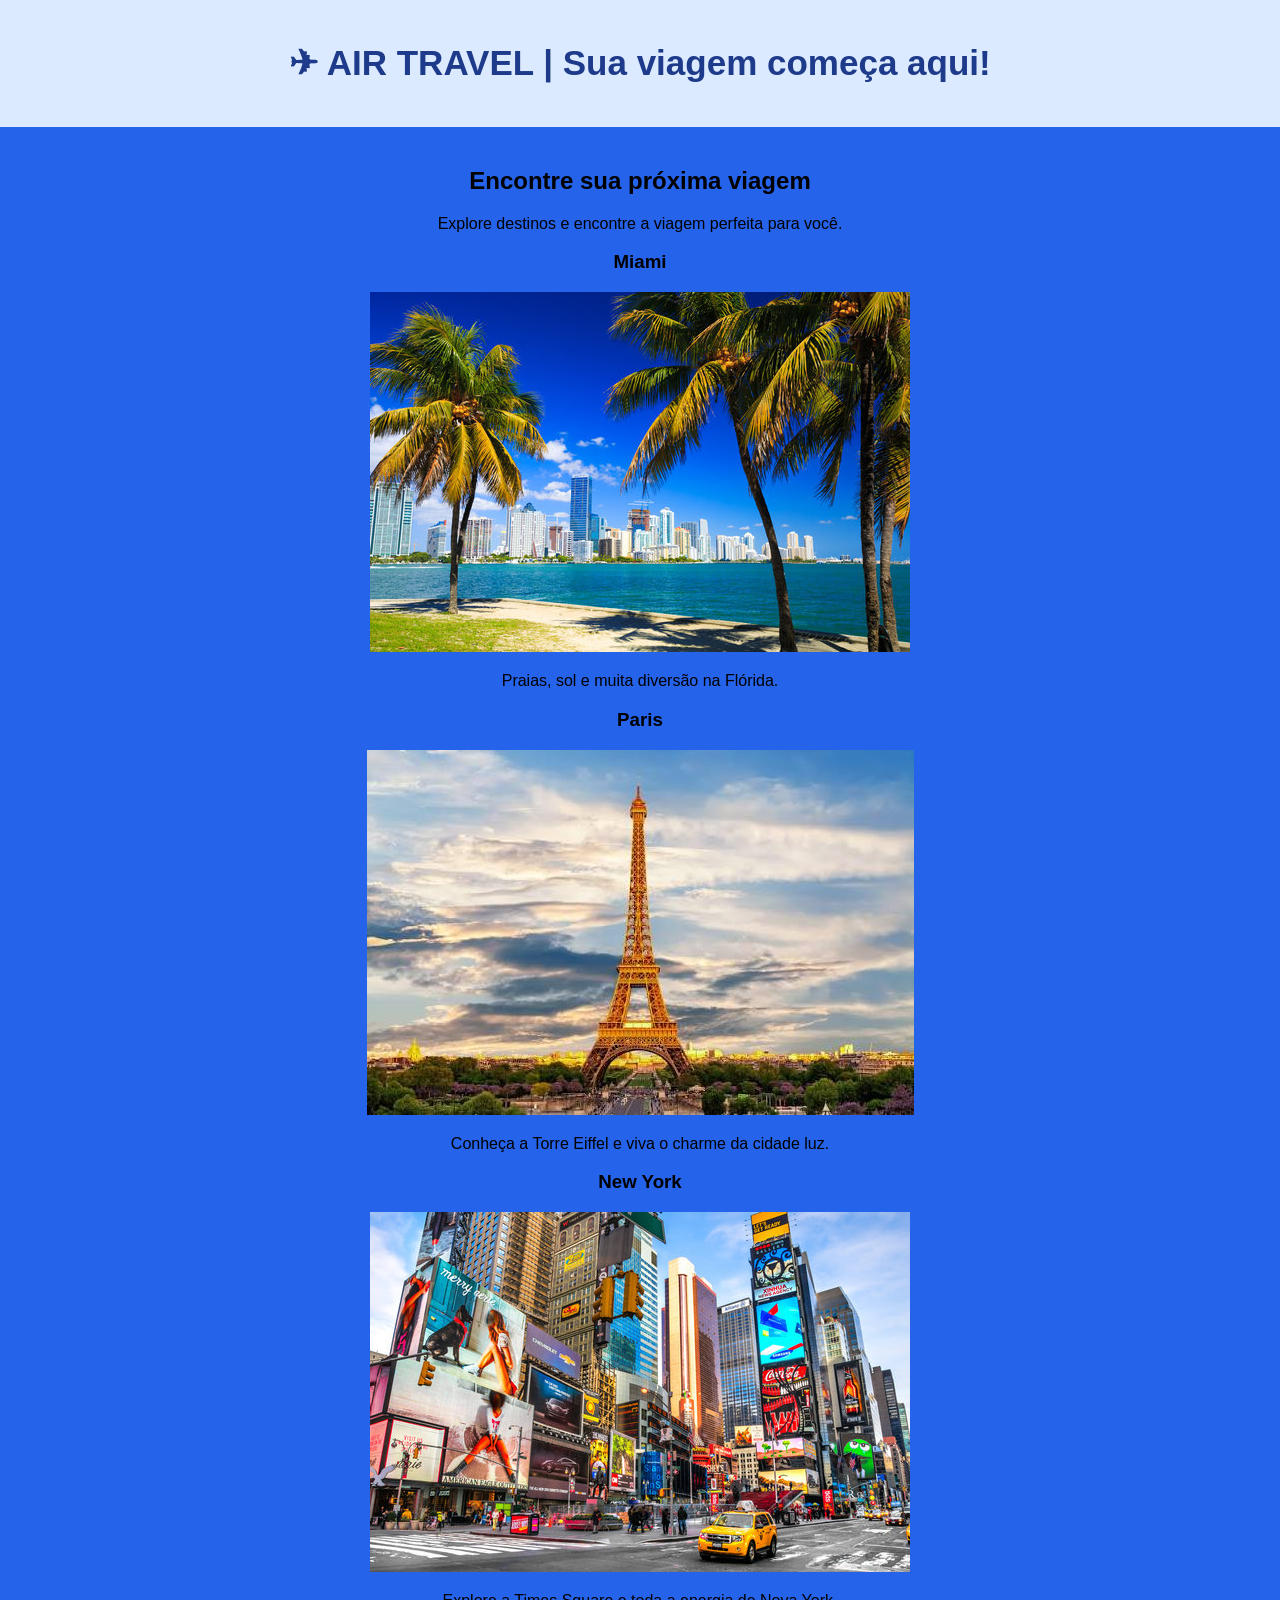
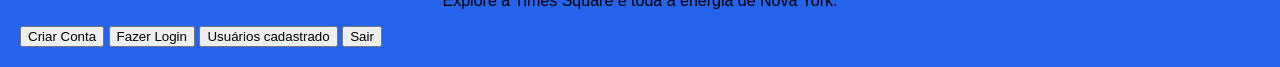
==== front-end/index.html @ b3a29572 "Adiciona estilos iniciais ao AirTravel" ====
<!doctype html>
<html lang="pt-br">
  <head>
    <meta charset="UTF-8" />
    <meta name="viewport" content="width=device-width, initial-scale=1.0" />
    <link rel="stylesheet" href="style.css" />
    <title>Air Travel</title>
  </head>
  <body>
    <div>
      <header>
        <h1>✈ AIR TRAVEL | Sua viagem começa aqui!</h1>
      </header>

      <main>
        <section>
          <h2>Encontre sua próxima viagem</h2>

          <p>Explore destinos e encontre a viagem perfeita para você.</p>

          <div>
            <h3>Miami</h3>
            <img src="./miami.jpg" alt="Praia de Miami" />
            <p>Praias, sol e muita diversão na Flórida.</p>
          </div>

          <div>
            <h3>Paris</h3>
            <img src="./paris.jfif" atl="Torre Eiffel" />
            <p>Conheça a Torre Eiffel e viva o charme da cidade luz.</p>
          </div>

          <div>
            <h3>New York</h3>
            <img src="./Times Square.jpg" alt="Times Square" />
            <p>Explore a Times Square e toda a energia de Nova York.</p>
          </div>
        </section>
        <button>Criar Conta</button>
        <button>Fazer Login</button>
        <button>Usuários cadastrado</button>
        <button>Sair</button>
      </main>
    </div>
  </body>
</html>
---- front-end/style.css ----
body {
  margin: 0;
  background-color: #2563eb;
  font-family: Arial, Helvetica, sans-serif;
}

header {
  background-color: #dbeafe;
  padding: 20px;
}

h1 {
  color: #1e3a8a;
  font-size: 35px;
  text-align: center;
}

main {
  padding: 20px;
}

section {
  text-align: center;
}
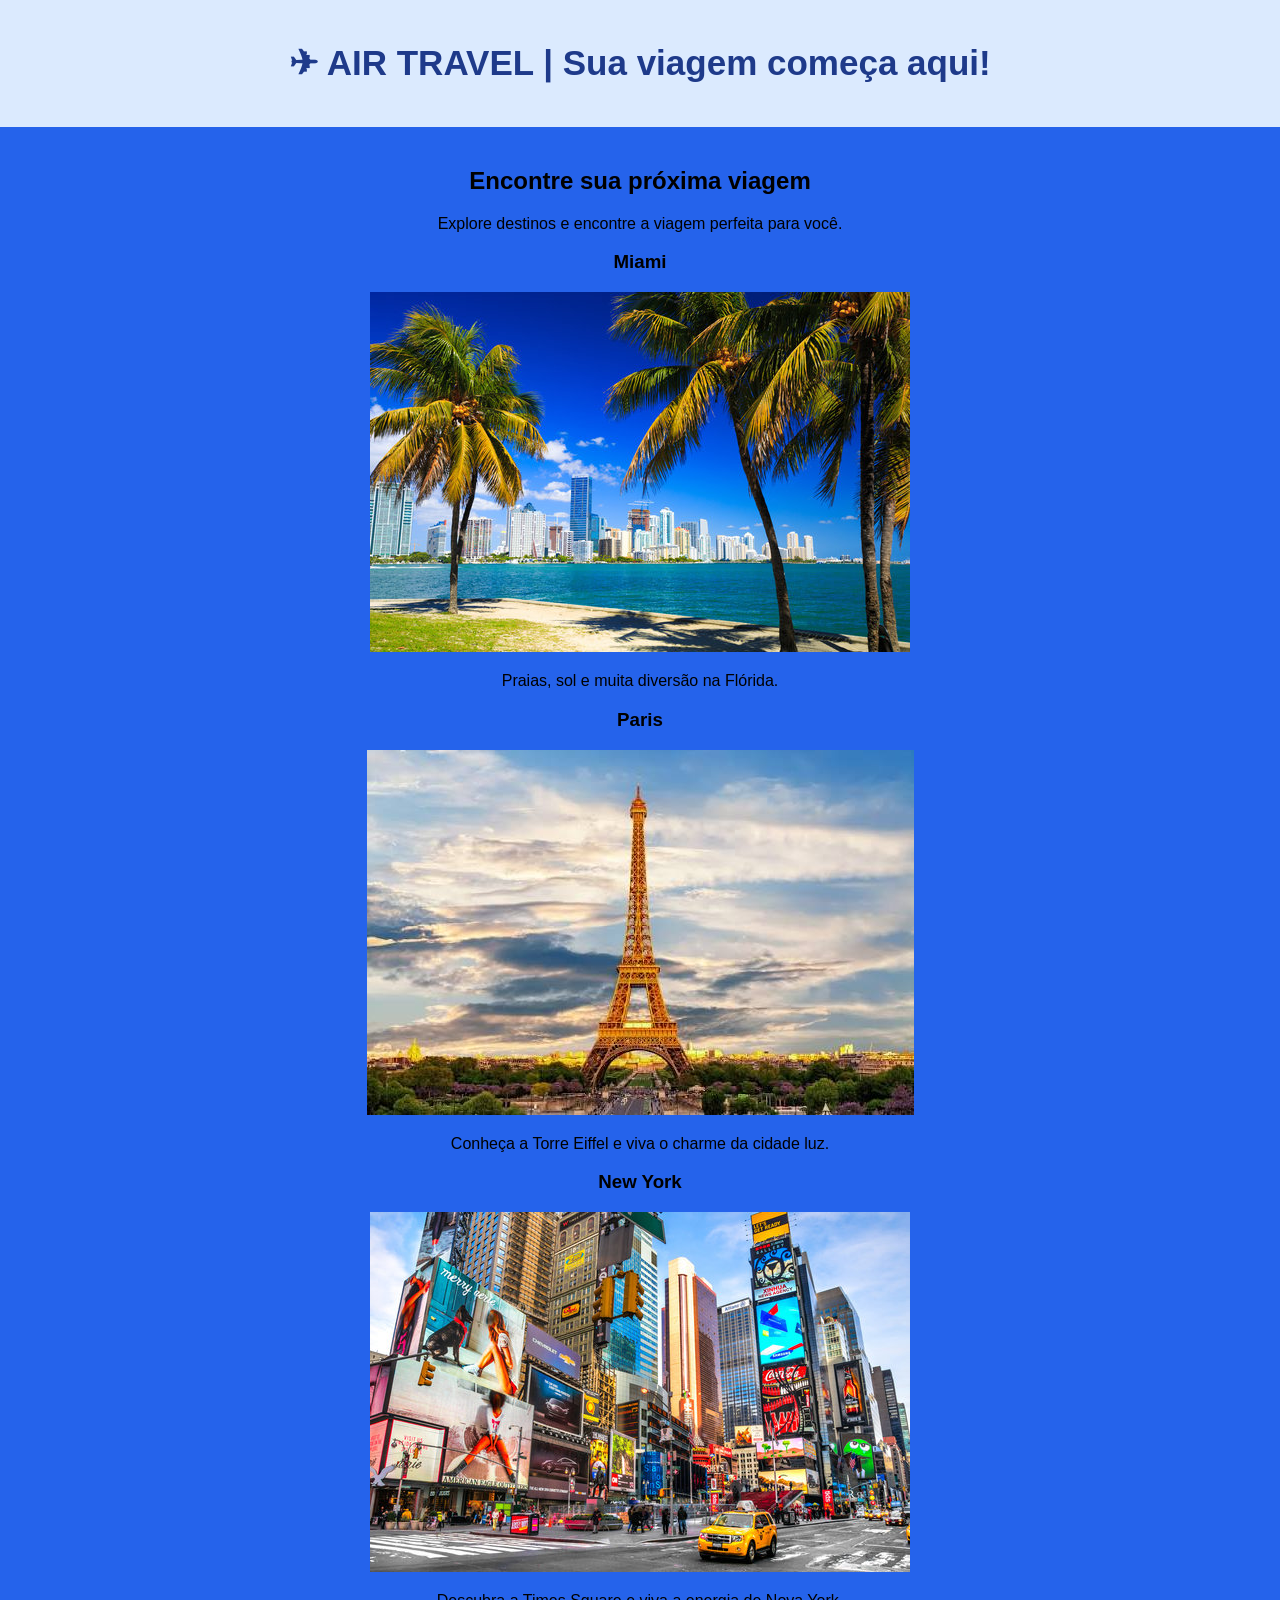
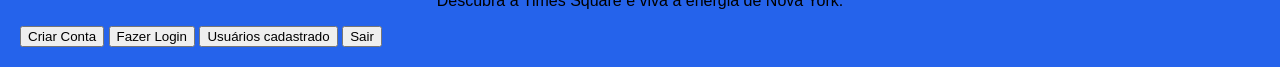
==== commit 7d849f80: "Atualiza descrição de destino" ====
--- a/front-end/index.html
+++ b/front-end/index.html
@@ -33,7 +33,7 @@
           <div>
             <h3>New York</h3>
             <img src="./Times Square.jpg" alt="Times Square" />
-            <p>Explore a Times Square e toda a energia de Nova York.</p>
+            <p>Descubra a Times Square e viva a energia de Nova York.</p>
           </div>
         </section>
         <button>Criar Conta</button>
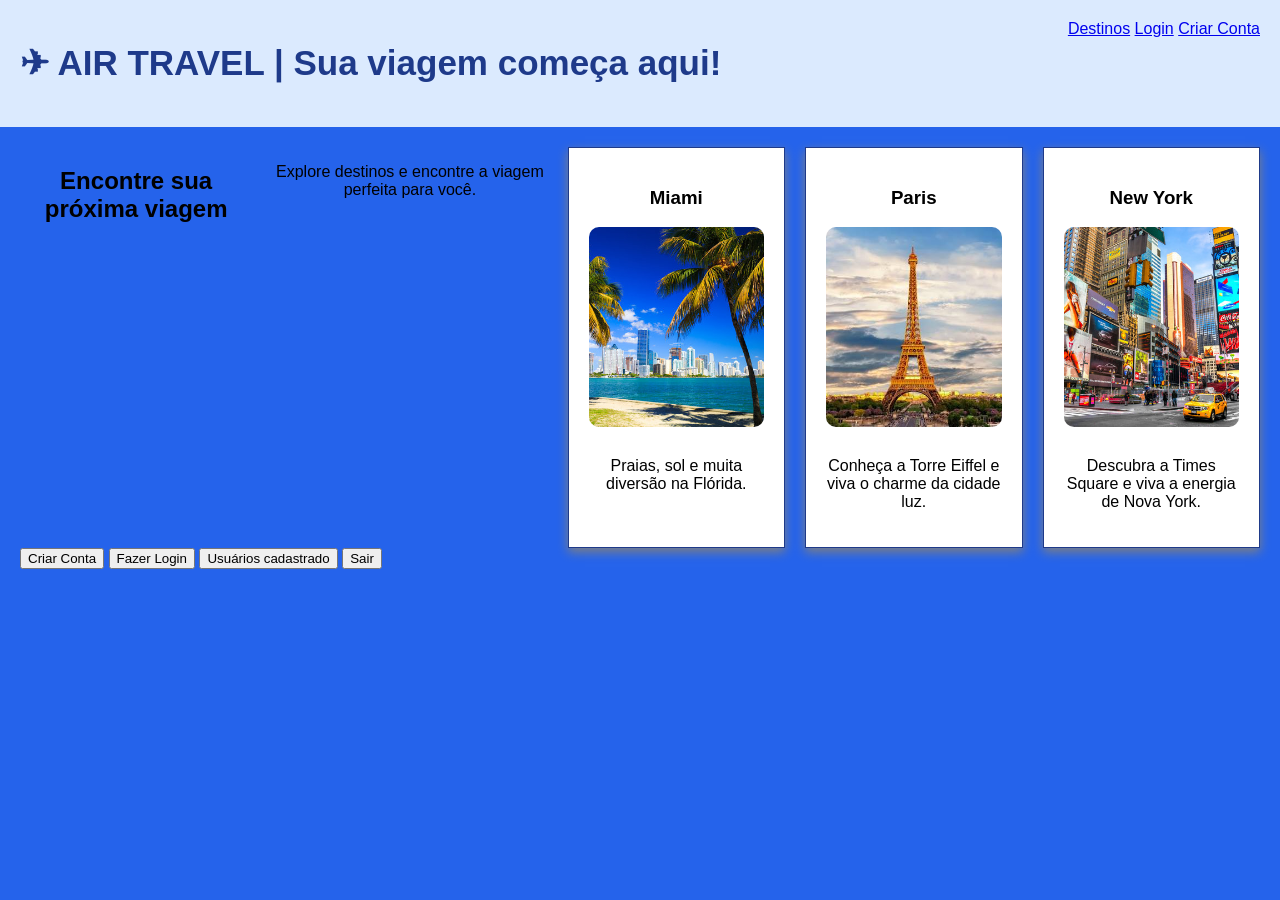
==== commit 2863914c: "Aprimora layout e navegação do AirTravel" ====
--- a/front-end/index.html
+++ b/front-end/index.html
@@ -10,27 +10,32 @@
     <div>
       <header>
         <h1>✈ AIR TRAVEL | Sua viagem começa aqui!</h1>
+
+        <nav>
+          <a href="#">Destinos</a>
+          <a href="#">Login</a>
+          <a href="#">Criar Conta</a>
+        </nav>
       </header>
-
       <main>
         <section>
           <h2>Encontre sua próxima viagem</h2>
 
           <p>Explore destinos e encontre a viagem perfeita para você.</p>
 
-          <div>
+          <div class="card-destino">
             <h3>Miami</h3>
             <img src="./miami.jpg" alt="Praia de Miami" />
             <p>Praias, sol e muita diversão na Flórida.</p>
           </div>
 
-          <div>
+          <div class="card-destino">
             <h3>Paris</h3>
-            <img src="./paris.jfif" atl="Torre Eiffel" />
+            <img src="./paris.jfif" alt="Torre Eiffel" />
             <p>Conheça a Torre Eiffel e viva o charme da cidade luz.</p>
           </div>
 
-          <div>
+          <div class="card-destino">
             <h3>New York</h3>
             <img src="./Times Square.jpg" alt="Times Square" />
             <p>Descubra a Times Square e viva a energia de Nova York.</p>
--- a/front-end/style.css
+++ b/front-end/style.css
@@ -7,6 +7,8 @@
 header {
   background-color: #dbeafe;
   padding: 20px;
+  display: flex;
+  justify-content: space-between;
 }
 
 h1 {
@@ -21,4 +23,30 @@
 
 section {
   text-align: center;
+  display: flex;
+  gap: 20px;
+  justify-content: center;
 }
+
+.card-destino {
+  padding: 20px;
+  border: 1px solid;
+  border-color: #1e3a8a;
+  background-color: white;
+  width: 300px;
+  box-sizing: border-box;
+  box-shadow: 0 4px 10px gray;
+  transition: 0.3s;
+}
+
+.card-destino img {
+  width: 100%;
+  height: 200px;
+  object-fit: cover;
+  border-radius: 10px;
+  margin-bottom: 10px;
+}
+
+.card-destino:hover {
+  transform: scale(1.02);
+}
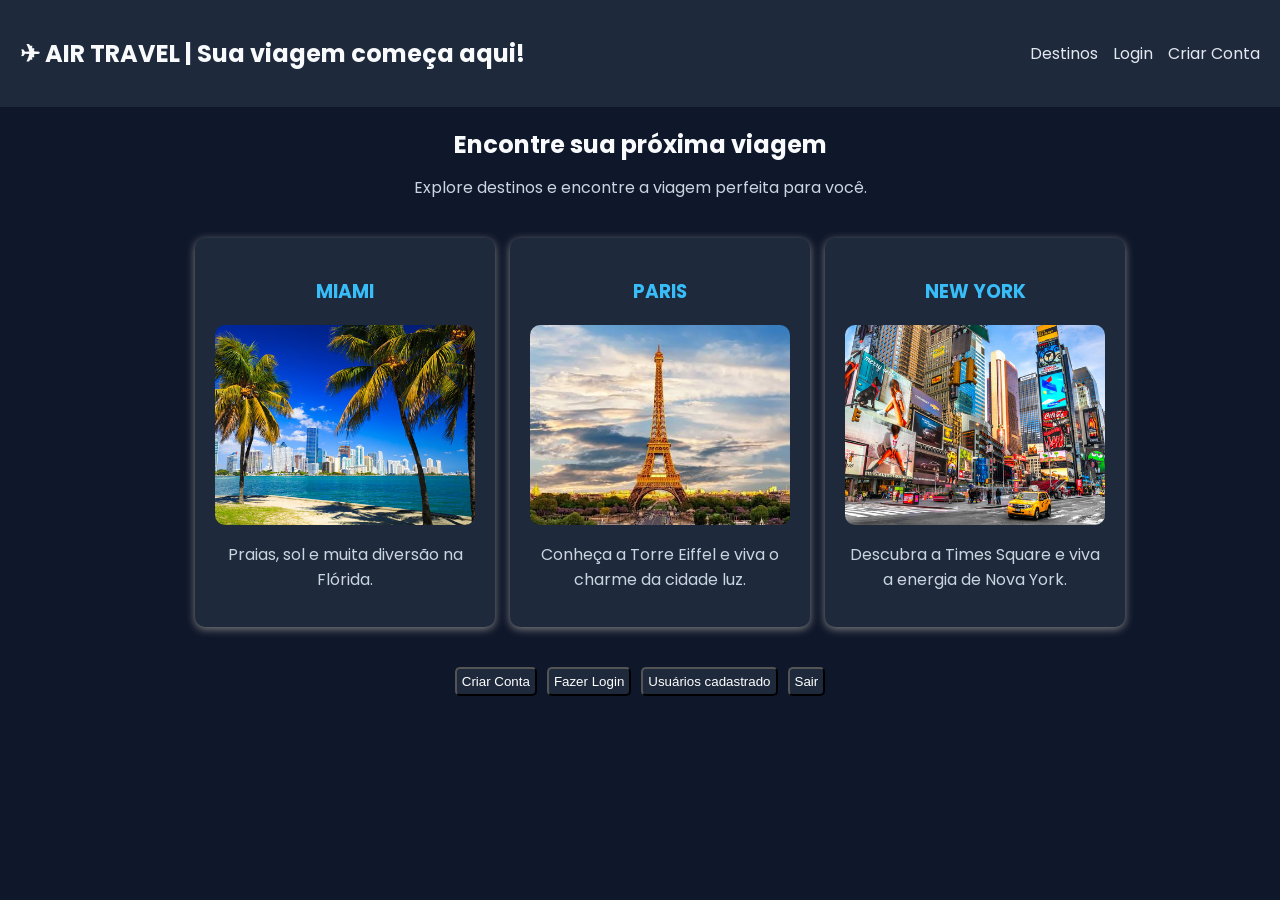
==== commit e999b714: "Atualiza estilos do front-end" ====
--- a/front-end/index.html
+++ b/front-end/index.html
@@ -23,28 +23,32 @@
 
           <p>Explore destinos e encontre a viagem perfeita para você.</p>
 
-          <div class="card-destino">
-            <h3>Miami</h3>
-            <img src="./miami.jpg" alt="Praia de Miami" />
-            <p>Praias, sol e muita diversão na Flórida.</p>
-          </div>
+          <div class="destinos">
+            <div class="card-destino">
+              <h3>MIAMI</h3>
+              <img src="./miami.jpg" alt="Praia de Miami" />
+              <p>Praias, sol e muita diversão na Flórida.</p>
+            </div>
 
-          <div class="card-destino">
-            <h3>Paris</h3>
-            <img src="./paris.jfif" alt="Torre Eiffel" />
-            <p>Conheça a Torre Eiffel e viva o charme da cidade luz.</p>
-          </div>
+            <div class="card-destino">
+              <h3>PARIS</h3>
+              <img src="./paris.jfif" alt="Torre Eiffel" />
+              <p>Conheça a Torre Eiffel e viva o charme da cidade luz.</p>
+            </div>
 
-          <div class="card-destino">
-            <h3>New York</h3>
-            <img src="./Times Square.jpg" alt="Times Square" />
-            <p>Descubra a Times Square e viva a energia de Nova York.</p>
+            <div class="card-destino">
+              <h3>NEW YORK</h3>
+              <img src="./Times Square.jpg" alt="Times Square" />
+              <p>Descubra a Times Square e viva a energia de Nova York.</p>
+            </div>
           </div>
         </section>
-        <button>Criar Conta</button>
-        <button>Fazer Login</button>
-        <button>Usuários cadastrado</button>
-        <button>Sair</button>
+        <div class="botoes">
+          <button>Criar Conta</button>
+          <button>Fazer Login</button>
+          <button>Usuários cadastrado</button>
+          <button>Sair</button>
+        </div>
       </main>
     </div>
   </body>
--- a/front-end/style.css
+++ b/front-end/style.css
@@ -1,20 +1,24 @@
+@import url("https://fonts.googleapis.com/css2?family=Poppins&display=swap");
+
 body {
   margin: 0;
-  background-color: #2563eb;
-  font-family: Arial, Helvetica, sans-serif;
+  background-color: #0f172a;
+  font-family: "Poppins", sans-serif;
 }
 
 header {
-  background-color: #dbeafe;
+  background-color: #1e293b;
   padding: 20px;
   display: flex;
   justify-content: space-between;
+  align-items: center;
 }
 
 h1 {
-  color: #1e3a8a;
-  font-size: 35px;
-  text-align: center;
+  color: #f8fafc;
+  font-size: 24px;
+  text-align: left;
+  font-weight: 700;
 }
 
 main {
@@ -24,19 +28,20 @@
 section {
   text-align: center;
   display: flex;
-  gap: 20px;
+  gap: 3px;
   justify-content: center;
+  flex-direction: column;
 }
 
 .card-destino {
   padding: 20px;
-  border: 1px solid;
-  border-color: #1e3a8a;
-  background-color: white;
-  width: 300px;
+  border: 0;
+  background-color: #1e293b;
   box-sizing: border-box;
-  box-shadow: 0 4px 10px gray;
+  box-shadow: 0 2px 8px gray;
   transition: 0.3s;
+  max-width: 300px;
+  border-radius: 10px;
 }
 
 .card-destino img {
@@ -50,3 +55,62 @@
 .card-destino:hover {
   transform: scale(1.02);
 }
+
+nav {
+  color: #e2e8f0;
+  display: flex;
+  gap: 15px;
+}
+
+nav a {
+  text-decoration: none;
+  color: #e2e8f0;
+}
+
+nav a:hover {
+  color: #38bdf8;
+}
+
+.destinos {
+  display: flex;
+  padding: 20px;
+  gap: 15px;
+  justify-content: center;
+  width: 100%;
+  align-items: center;
+}
+
+h2 {
+  margin: 0;
+  margin-bottom: 10px;
+  color: #f8fafc;
+}
+
+p {
+  margin: 0;
+  margin-bottom: 15px;
+  color: #cbd5e1;
+}
+
+h3 {
+  color: #38bdf8;
+}
+
+.botoes {
+  display: flex;
+  gap: 10px;
+  justify-content: center;
+  margin-top: 20px;
+}
+
+button {
+  background-color: #1e293b;
+  color: #ffffff;
+  border-radius: 5px;
+  padding: 5px;
+  cursor: pointer;
+}
+
+button:hover {
+  background-color: #334155;
+}
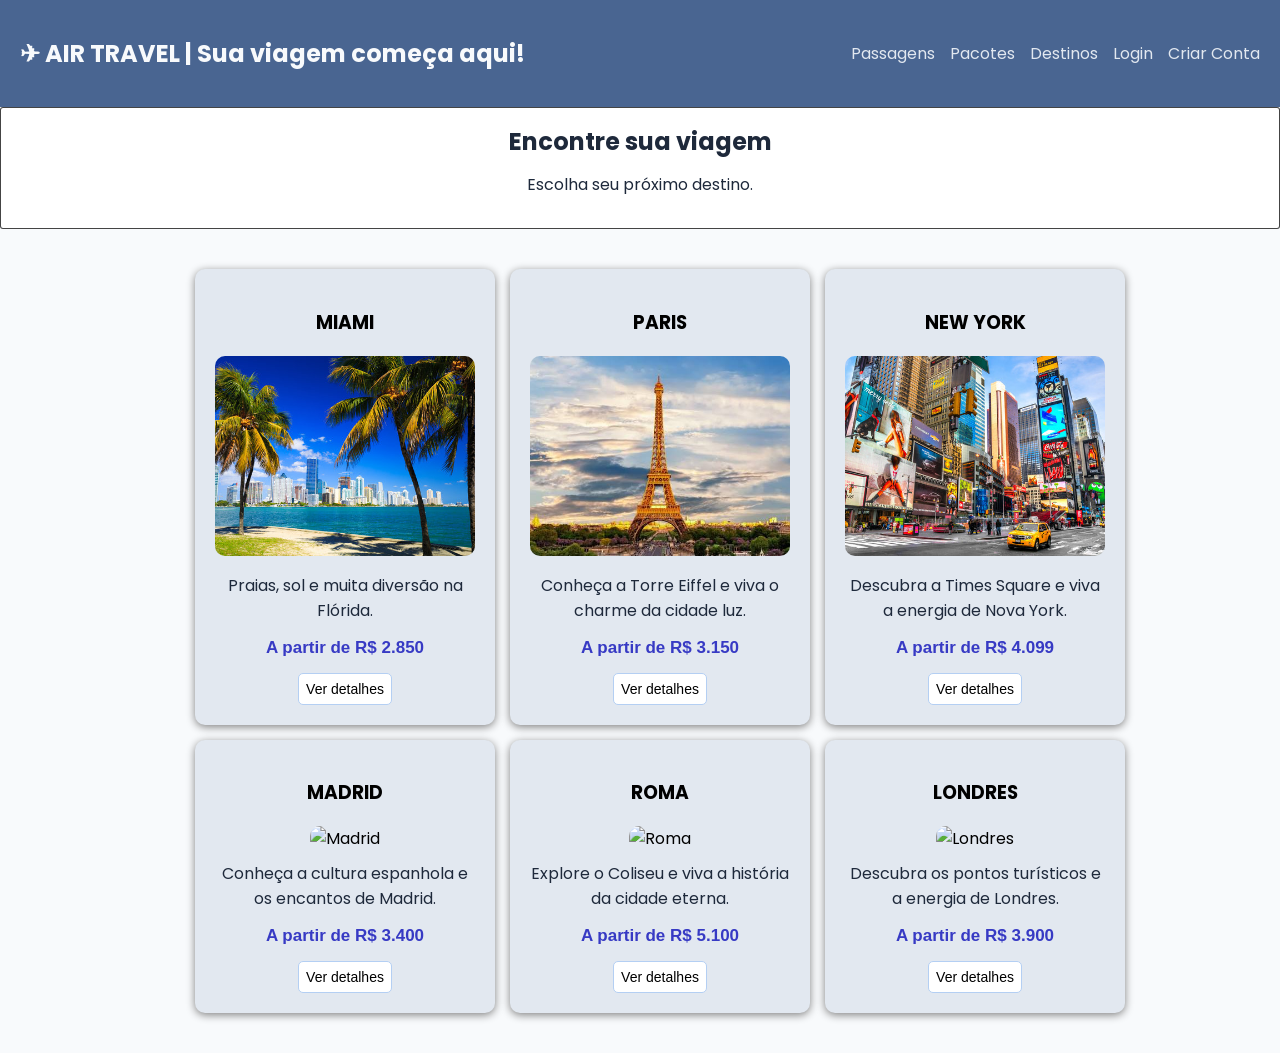
==== commit b0462ffc: "Integra módulo de destinos ao AirTravel" ====
--- a/front-end/index.html
+++ b/front-end/index.html
@@ -6,49 +6,84 @@
     <link rel="stylesheet" href="style.css" />
     <title>Air Travel</title>
   </head>
+
   <body>
     <div>
       <header>
         <h1>✈ AIR TRAVEL | Sua viagem começa aqui!</h1>
 
         <nav>
+          <a href="#">Passagens</a>
+          <a href="#">Pacotes</a>
           <a href="#">Destinos</a>
           <a href="#">Login</a>
           <a href="#">Criar Conta</a>
         </nav>
       </header>
+
+      <section class="banner">
+        <h2>Encontre sua viagem</h2>
+        <p>Escolha seu próximo destino.</p>
+      </section>
+
       <main>
         <section>
-          <h2>Encontre sua próxima viagem</h2>
-
-          <p>Explore destinos e encontre a viagem perfeita para você.</p>
-
           <div class="destinos">
             <div class="card-destino">
               <h3>MIAMI</h3>
               <img src="./miami.jpg" alt="Praia de Miami" />
               <p>Praias, sol e muita diversão na Flórida.</p>
+
+              <p class="preco">A partir de R$ 2.850</p>
+              <button>Ver detalhes</button>
             </div>
 
             <div class="card-destino">
               <h3>PARIS</h3>
               <img src="./paris.jfif" alt="Torre Eiffel" />
               <p>Conheça a Torre Eiffel e viva o charme da cidade luz.</p>
+
+              <p class="preco">A partir de R$ 3.150</p>
+              <button>Ver detalhes</button>
             </div>
 
             <div class="card-destino">
               <h3>NEW YORK</h3>
               <img src="./Times Square.jpg" alt="Times Square" />
               <p>Descubra a Times Square e viva a energia de Nova York.</p>
+
+              <p class="preco">A partir de R$ 4.099</p>
+              <button>Ver detalhes</button>
+            </div>
+
+            <div class="card-destino">
+              <h3>MADRID</h3>
+              <img src="#" alt="Madrid" />
+              <p>Conheça a cultura espanhola e os encantos de Madrid.</p>
+
+              <p class="preco">A partir de R$ 3.400</p>
+              <button>Ver detalhes</button>
+            </div>
+
+            <div class="card-destino">
+              <h3>ROMA</h3>
+              <img src="#" alt="Roma" />
+              <p>Explore o Coliseu e viva a história da cidade eterna.</p>
+
+              <p class="preco">A partir de R$ 5.100</p>
+              <button>Ver detalhes</button>
+            </div>
+
+            <div class="card-destino">
+              <h3>LONDRES</h3>
+              <img src="#" alt="Londres" />
+              <p>Descubra os pontos turísticos e a energia de Londres.</p>
+
+              <p class="preco">A partir de R$ 3.900</p>
+              <button>Ver detalhes</button>
             </div>
           </div>
         </section>
-        <div class="botoes">
-          <button>Criar Conta</button>
-          <button>Fazer Login</button>
-          <button>Usuários cadastrado</button>
-          <button>Sair</button>
-        </div>
       </main>
     </div>
   </body>
--- a/front-end/style.css
+++ b/front-end/style.css
@@ -2,12 +2,12 @@
 
 body {
   margin: 0;
-  background-color: #0f172a;
+  background-color: #f8fafc;
   font-family: "Poppins", sans-serif;
 }
 
 header {
-  background-color: #1e293b;
+  background-color: #496591;
   padding: 20px;
   display: flex;
   justify-content: space-between;
@@ -36,7 +36,7 @@
 .card-destino {
   padding: 20px;
   border: 0;
-  background-color: #1e293b;
+  background-color: #e2e8f0;
   box-sizing: border-box;
   box-shadow: 0 2px 8px gray;
   transition: 0.3s;
@@ -78,39 +78,53 @@
   justify-content: center;
   width: 100%;
   align-items: center;
+  flex-wrap: wrap;
 }
 
 h2 {
   margin: 0;
   margin-bottom: 10px;
-  color: #f8fafc;
+  color: #1e293b;
 }
 
 p {
   margin: 0;
   margin-bottom: 15px;
-  color: #cbd5e1;
+  color: #1e293b;
 }
 
 h3 {
-  color: #38bdf8;
+  color: #000;
 }
 
-.botoes {
+.banner {
+  background-color: rgb(255, 255, 255);
+  height: 100px;
+  margin-top: 0px;
+  text-align: center;
   display: flex;
-  gap: 10px;
+  text-align: center;
   justify-content: center;
-  margin-top: 20px;
+  padding: 10px;
+  border-radius: 3px;
+  border: 1px solid;
+  border-color: #000b;
 }
 
 button {
-  background-color: #1e293b;
-  color: #ffffff;
+  background-color: white;
+  padding: 7px;
   border-radius: 5px;
-  padding: 5px;
+  border: 1px solid;
+  border-color: #b4cff3;
   cursor: pointer;
+  font-family: "Arial", sans-serif;
+  font-size: 14px;
 }
 
-button:hover {
-  background-color: #334155;
+.preco {
+  font-size: 17px;
+  color: #373ac4;
+  font-family: Arial, sans-serif;
+  font-weight: bold;
 }
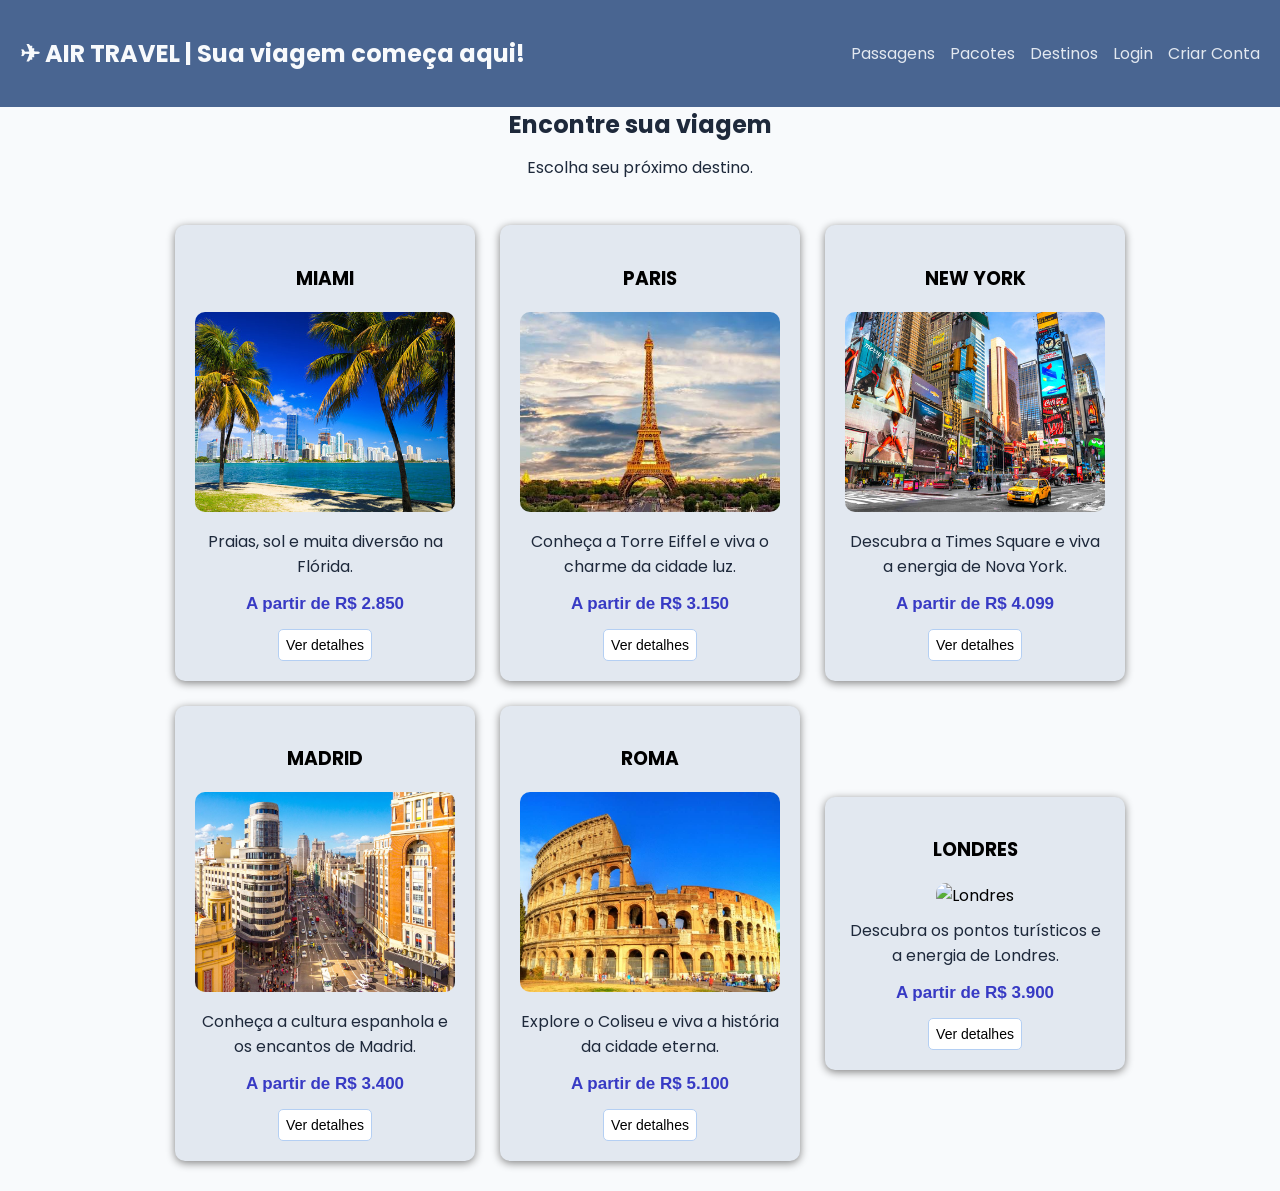
==== commit 3cff8287: "Adiciona novos destinos ao AirTravel" ====
--- a/front-end/index.html
+++ b/front-end/index.html
@@ -58,7 +58,7 @@
 
             <div class="card-destino">
               <h3>MADRID</h3>
-              <img src="#" alt="Madrid" />
+              <img src="./madrid.jpg" alt="Madrid" />
               <p>Conheça a cultura espanhola e os encantos de Madrid.</p>
 
               <p class="preco">A partir de R$ 3.400</p>
@@ -67,7 +67,7 @@
 
             <div class="card-destino">
               <h3>ROMA</h3>
-              <img src="#" alt="Roma" />
+              <img src="./coliseu-roma-italia-1.jpg" alt="Roma" />
               <p>Explore o Coliseu e viva a história da cidade eterna.</p>
 
               <p class="preco">A partir de R$ 5.100</p>
@@ -76,7 +76,7 @@
 
             <div class="card-destino">
               <h3>LONDRES</h3>
-              <img src="#" alt="Londres" />
+              <img src="./londres.jfif" alt="Londres" />
               <p>Descubra os pontos turísticos e a energia de Londres.</p>
 
               <p class="preco">A partir de R$ 3.900</p>
--- a/front-end/style.css
+++ b/front-end/style.css
@@ -73,8 +73,8 @@
 
 .destinos {
   display: flex;
-  padding: 20px;
-  gap: 15px;
+  padding: 10px;
+  gap: 25px;
   justify-content: center;
   width: 100%;
   align-items: center;
@@ -97,20 +97,6 @@
   color: #000;
 }
 
-.banner {
-  background-color: rgb(255, 255, 255);
-  height: 100px;
-  margin-top: 0px;
-  text-align: center;
-  display: flex;
-  text-align: center;
-  justify-content: center;
-  padding: 10px;
-  border-radius: 3px;
-  border: 1px solid;
-  border-color: #000b;
-}
-
 button {
   background-color: white;
   padding: 7px;
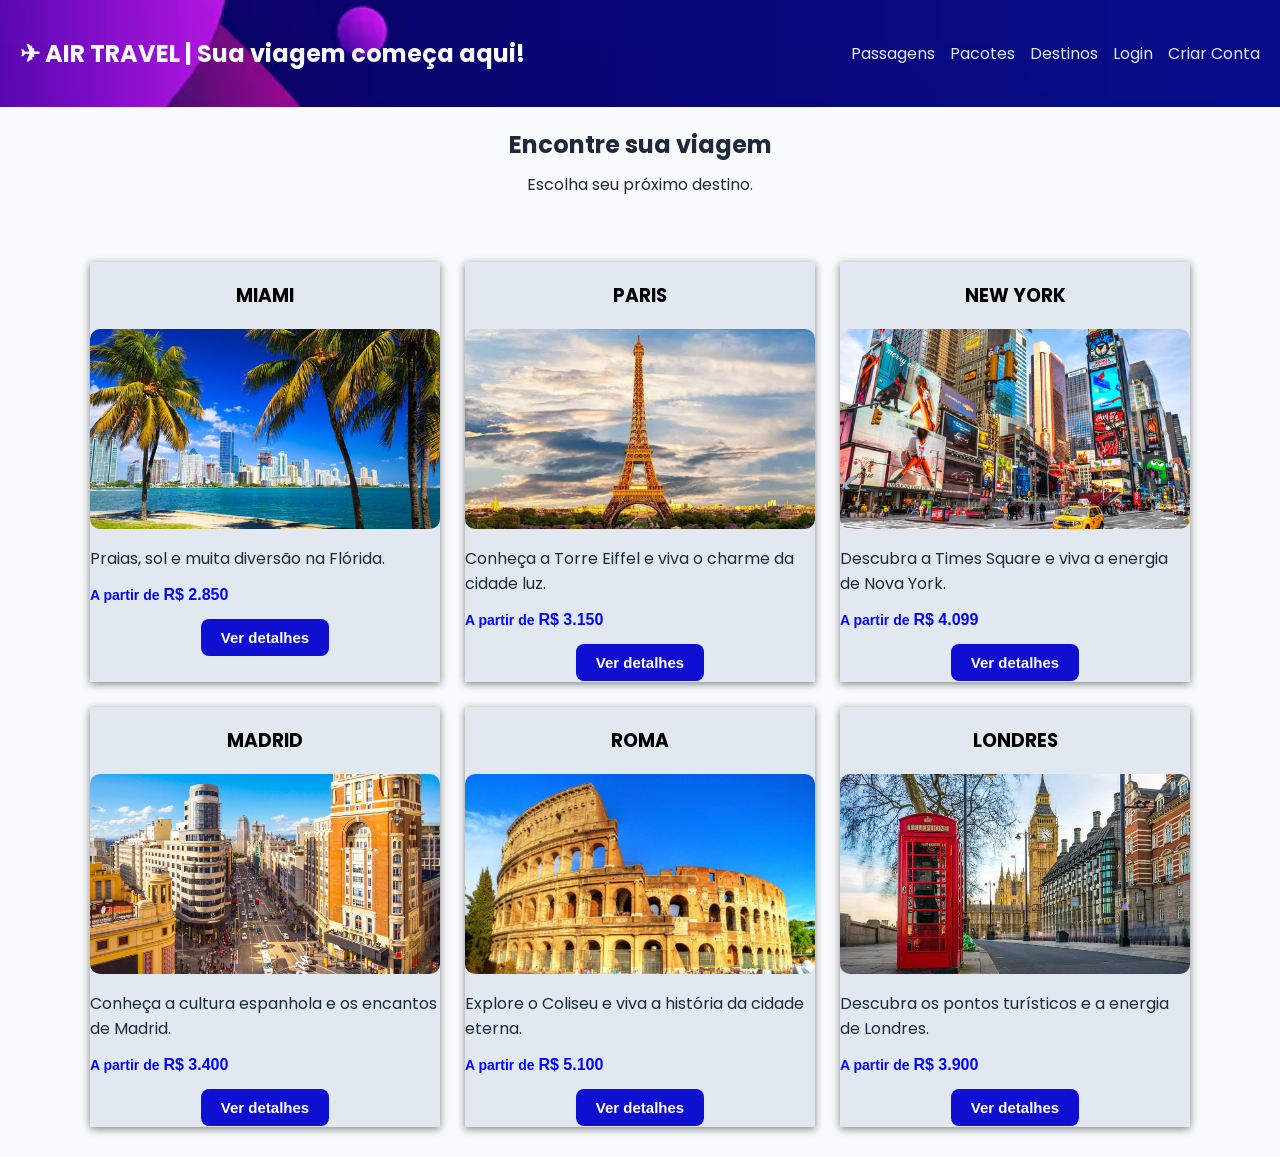
==== commit ece8776d: "Ajusta alinhamento dos textos dos cards" ====
--- a/front-end/index.html
+++ b/front-end/index.html
@@ -34,7 +34,7 @@
               <img src="./miami.jpg" alt="Praia de Miami" />
               <p>Praias, sol e muita diversão na Flórida.</p>
 
-              <p class="preco">A partir de R$ 2.850</p>
+              <p class="preco">A partir de <strong>R$ 2.850</strong></p>
               <button>Ver detalhes</button>
             </div>
 
@@ -43,7 +43,7 @@
               <img src="./paris.jfif" alt="Torre Eiffel" />
               <p>Conheça a Torre Eiffel e viva o charme da cidade luz.</p>
 
-              <p class="preco">A partir de R$ 3.150</p>
+              <p class="preco">A partir de <strong>R$ 3.150</strong></p>
               <button>Ver detalhes</button>
             </div>
 
@@ -52,7 +52,7 @@
               <img src="./Times Square.jpg" alt="Times Square" />
               <p>Descubra a Times Square e viva a energia de Nova York.</p>
 
-              <p class="preco">A partir de R$ 4.099</p>
+              <p class="preco">A partir de <strong>R$ 4.099</strong></p>
               <button>Ver detalhes</button>
             </div>
 
@@ -61,7 +61,7 @@
               <img src="./madrid.jpg" alt="Madrid" />
               <p>Conheça a cultura espanhola e os encantos de Madrid.</p>
 
-              <p class="preco">A partir de R$ 3.400</p>
+              <p class="preco">A partir de <strong>R$ 3.400</strong></p>
               <button>Ver detalhes</button>
             </div>
 
@@ -70,7 +70,7 @@
               <img src="./coliseu-roma-italia-1.jpg" alt="Roma" />
               <p>Explore o Coliseu e viva a história da cidade eterna.</p>
 
-              <p class="preco">A partir de R$ 5.100</p>
+              <p class="preco">A partir de <strong>R$ 5.100</strong></p>
               <button>Ver detalhes</button>
             </div>
 
@@ -79,7 +79,7 @@
               <img src="./londres.jfif" alt="Londres" />
               <p>Descubra os pontos turísticos e a energia de Londres.</p>
 
-              <p class="preco">A partir de R$ 3.900</p>
+              <p class="preco">A partir de <strong>R$ 3.900</strong></p>
               <button>Ver detalhes</button>
             </div>
           </div>
--- a/front-end/style.css
+++ b/front-end/style.css
@@ -7,11 +7,16 @@
 }
 
 header {
-  background-color: #496591;
+  background-image: url("./banner.avif");
+  background-size: cover;
+  background-position: center;
   padding: 20px;
   display: flex;
   justify-content: space-between;
   align-items: center;
+}
+.banner {
+  padding: 20px;
 }
 
 h1 {
@@ -27,21 +32,15 @@
 
 section {
   text-align: center;
-  display: flex;
-  gap: 3px;
-  justify-content: center;
-  flex-direction: column;
 }
 
 .card-destino {
-  padding: 20px;
-  border: 0;
+  width: 350px;
+  min-height: 420px;
   background-color: #e2e8f0;
+  box-shadow: 0 2px 8px gray;
+  transition: transform 0.3s ease;
   box-sizing: border-box;
-  box-shadow: 0 2px 8px gray;
-  transition: 0.3s;
-  max-width: 300px;
-  border-radius: 10px;
 }
 
 .card-destino img {
@@ -53,7 +52,11 @@
 }
 
 .card-destino:hover {
-  transform: scale(1.02);
+  transform: scale(1.05);
+}
+
+.card-destino p {
+  text-align: left;
 }
 
 nav {
@@ -79,6 +82,7 @@
   width: 100%;
   align-items: center;
   flex-wrap: wrap;
+  box-sizing: border-box;
 }
 
 h2 {
@@ -109,8 +113,27 @@
 }
 
 .preco {
-  font-size: 17px;
-  color: #373ac4;
+  font-size: 14px;
+  color: #0206fa;
   font-family: Arial, sans-serif;
   font-weight: bold;
 }
+
+.preco strong {
+  font-size: 16px;
+}
+
+.card-destino button {
+  background-color: #0f0fd2;
+  color: white;
+  border: none;
+  padding: 10px 20px;
+  border-radius: 8px;
+  cursor: pointer;
+  font-size: 15px;
+  font-weight: bold;
+}
+
+.card-destino button:hover {
+  transform: scale(1.05);
+}
